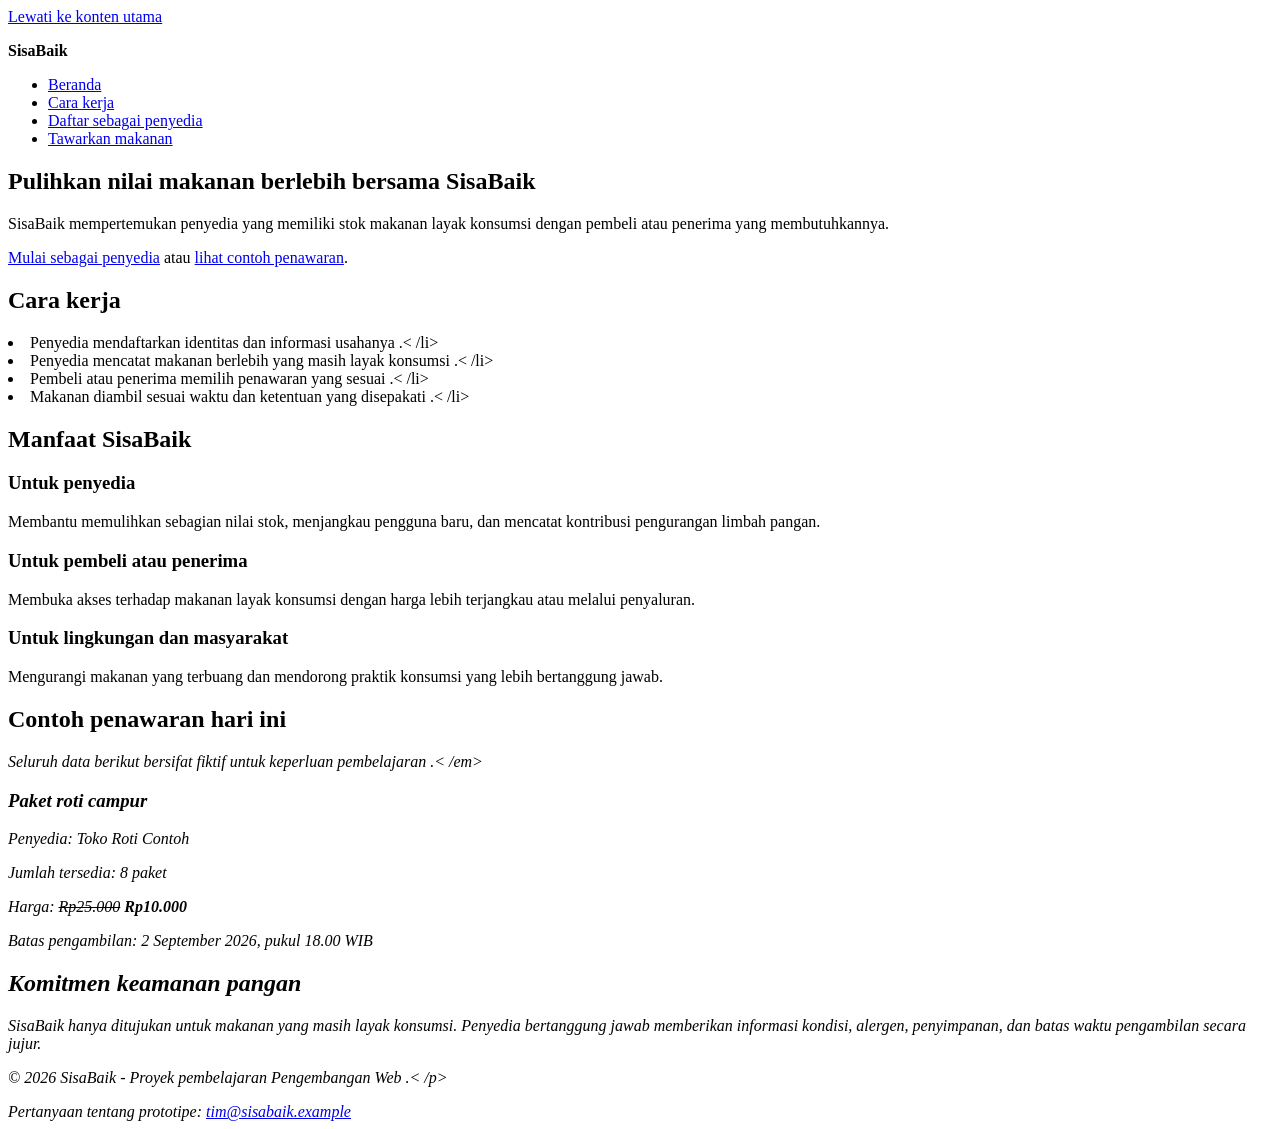
==== index.html @ a568da5f "feat: add semantic SisaBaik information page" ====
<! doctype html>
<html lang="id">
<head>
<meta charset="utf-8">
<meta name="viewport" content="width=device-width, initial-scale=1">
<meta
name="description"
content="SisaBaik membantu penyedia menawarkan makanan berlebih agar tetap bernilai, terjangkau, dan tidak
terbuang."
>
<title>Beranda | SisaBaik</title>
</head>
<body>
<a href="#konten-utama">Lewati ke konten utama</a>

<header>
<p><strong>SisaBaik</strong></p>
<nav aria-label="Navigasi utama">
<ul>
<li><a href="index.html" aria-current="page">Beranda</a></li>
<li><a href="#cara-kerja">Cara kerja</a></li>
<li><a href="daftar-penyedia.html">Daftar sebagai penyedia</a></li>
<li><a href="tawarkan-makanan.html">Tawarkan makanan</a></li>
</ul>
</nav>
</header>

<main id="konten-utama" tabindex="-1">
<section aria-labelledby="judul-utama">
<h1 id="judul-utama">Pulihkan nilai makanan berlebih bersama SisaBaik</h1>
<p>
SisaBaik mempertemukan penyedia yang memiliki stok makanan layak
konsumsi dengan pembeli atau penerima yang membutuhkannya.
</p>
<p>
<a href="daftar-penyedia.html">Mulai sebagai penyedia</a>
atau
<a href="#penawaran-contoh">lihat contoh penawaran</a>.
</p>
</section>

<section id="cara-kerja" aria-labelledby="judul-cara-kerja">
<h2 id="judul-cara-kerja">Cara kerja</h2>
<o>
<li>Penyedia mendaftarkan identitas dan informasi usahanya .< /li>
<li>Penyedia mencatat makanan berlebih yang masih layak konsumsi .< /li>
<li>Pembeli atau penerima memilih penawaran yang sesuai .< /li>
<li>Makanan diambil sesuai waktu dan ketentuan yang disepakati .< /li>
</ol>
</section>

<section aria-labelledby="judul-manfaat">
<h2 id="judul-manfaat">Manfaat SisaBaik</h2>

<article>
<h3>Untuk penyedia</h3>
<p>
Membantu memulihkan sebagian nilai stok, menjangkau pengguna baru,
dan mencatat kontribusi pengurangan limbah pangan.
</p>
</article>

<article>
<h3>Untuk pembeli atau penerima</h3>
<p>
Membuka akses terhadap makanan layak konsumsi dengan harga lebih
terjangkau atau melalui penyaluran.
</p>
</article>

<article>
<h3>Untuk lingkungan dan masyarakat</h3>
<p>
Mengurangi makanan yang terbuang dan mendorong praktik konsumsi
yang lebih bertanggung jawab.
</p>
</article>
</section>

<section id="penawaran-contoh" aria-labelledby="judul-penawaran">
<h2 id="judul-penawaran">Contoh penawaran hari ini</h2>
<p><em>Seluruh data berikut bersifat fiktif untuk keperluan pembelajaran .< /em></p>

<article>
<h3>Paket roti campur</h3>
<p>Penyedia: Toko Roti Contoh</p>
<p>Jumlah tersedia: <data value="8">8 paket</data></p>
<p>Harga: <del>Rp25.000</del> <strong>Rp10.000</strong></p>
<p>
Batas pengambilan:
<time datetime="2026-09-02T18:00:00+07:00">
2 September 2026, pukul 18.00 WIB
</time>
</p>
</article>
</section>

<section aria-labelledby="judul-keamanan">
<h2 id="judul-keamanan">Komitmen keamanan pangan</h2>
<p>
    SisaBaik hanya ditujukan untuk makanan yang masih layak konsumsi.
Penyedia bertanggung jawab memberikan informasi kondisi, alergen,
penyimpanan, dan batas waktu pengambilan secara jujur.
</p>
</section>
</main>

<footer>
<p>&copy; 2026 SisaBaik - Proyek pembelajaran Pengembangan Web .< /p>
<address>
Pertanyaan tentang prototipe:
<a href="mailto:tim@sisabaik.example">tim@sisabaik.example</a>
</address>
</footer>
</body>
</html>
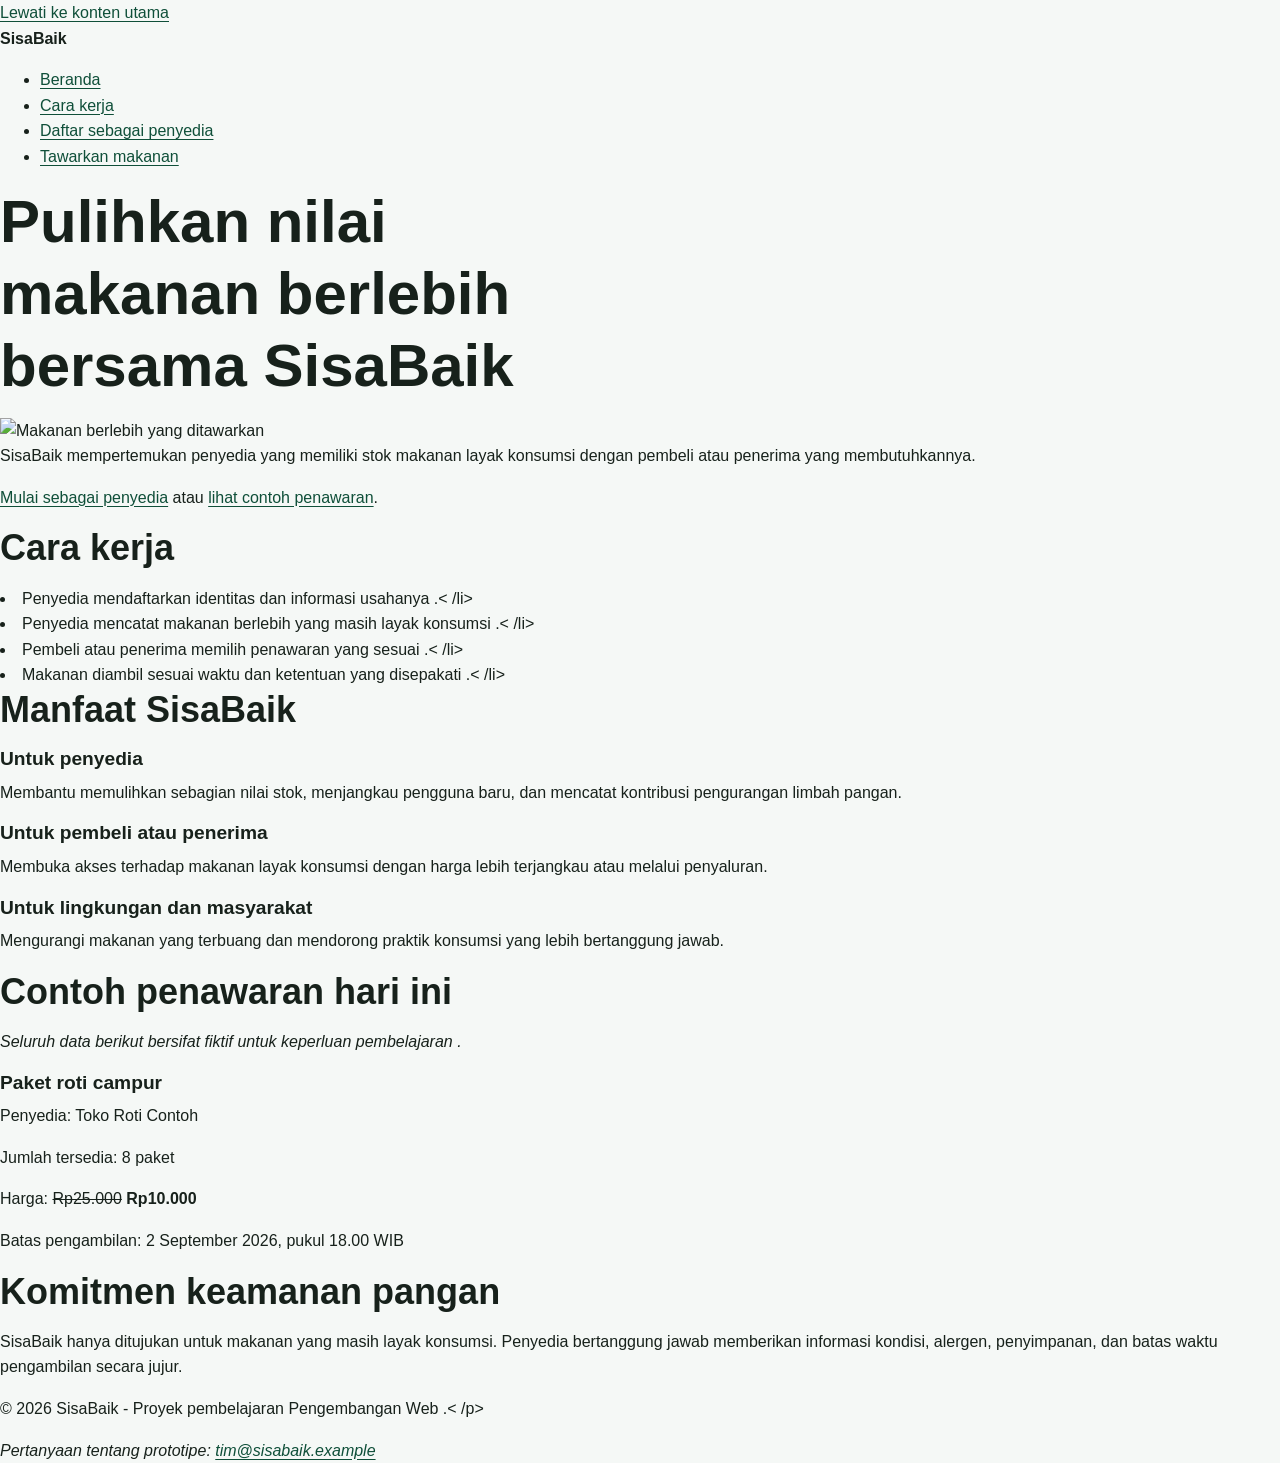
==== commit 2eb889c1: "feat: add responsive SisaBaik visual system" ====
--- a/index.html
+++ b/index.html
@@ -9,6 +9,7 @@
 terbuang."
 >
 <title>Beranda | SisaBaik</title>
+<link rel="stylesheet" href="styles.css">
 </head>
 <body>
 <a href="#konten-utama">Lewati ke konten utama</a>
@@ -28,6 +29,7 @@
 <main id="konten-utama" tabindex="-1">
 <section aria-labelledby="judul-utama">
 <h1 id="judul-utama">Pulihkan nilai makanan berlebih bersama SisaBaik</h1>
+<img src="https://i.pinimg.com/1200x/7a/20/2a/7a202a8a9bad6365481005bea789d373.jpg" alt="Makanan berlebih yang ditawarkan">
 <p>
 SisaBaik mempertemukan penyedia yang memiliki stok makanan layak
 konsumsi dengan pembeli atau penerima yang membutuhkannya.
@@ -41,6 +43,7 @@
 
 <section id="cara-kerja" aria-labelledby="judul-cara-kerja">
 <h2 id="judul-cara-kerja">Cara kerja</h2>
+
 <o>
 <li>Penyedia mendaftarkan identitas dan informasi usahanya .< /li>
 <li>Penyedia mencatat makanan berlebih yang masih layak konsumsi .< /li>
@@ -79,7 +82,7 @@
 
 <section id="penawaran-contoh" aria-labelledby="judul-penawaran">
 <h2 id="judul-penawaran">Contoh penawaran hari ini</h2>
-<p><em>Seluruh data berikut bersifat fiktif untuk keperluan pembelajaran .< /em></p>
+<p><em>Seluruh data berikut bersifat fiktif untuk keperluan pembelajaran .</em></p>
 
 <article>
 <h3>Paket roti campur</h3>
--- a/styles.css
+++ b/styles.css
@@ -0,0 +1,425 @@
+:root { 
+  --color-primary: #176b4d; 
+  --color-primary-dark: #0f4f39; 
+  --color-primary-soft: #e8f5ef; 
+  --color-accent: #f2b84b; 
+  --color-text: #17211b; 
+  --color-muted: #52615a; 
+  --color-surface: #ffffff; 
+  --color-background: #f5f8f6; 
+  --color-border: #cbd8d1; 
+  --color-danger: #a52a2a; 
+  --shadow-card: 0 0.5rem 1.5rem rgb(23 33 27 / 10%); 
+  --radius-small: 0.5rem; 
+  --radius-medium: 0.9rem; 
+  --radius-large: 1.4rem; 
+  --content-width: 72rem; 
+} 
+ 
+*, 
+*::before, 
+*::after { 
+  box-sizing: border-box; 
+} 
+ 
+html { 
+  scroll-behavior: smooth; 
+} 
+ 
+body { 
+  margin: 0; 
+  background: var(--color-background); 
+  color: var(--color-text); 
+  font-family: Arial, Helvetica, sans-serif; 
+  font-size: 1rem; 
+  line-height: 1.6; 
+}
+h1, 
+h2, 
+h3, 
+p { 
+  margin-block-start: 0; 
+} 
+ 
+h1, 
+h2, 
+h3 { 
+  line-height: 1.2; 
+} 
+ 
+h1 { 
+  max-width: 18ch; 
+  margin-block-end: 1rem; 
+  font-size: clamp(2rem, 7vw, 3.75rem); 
+} 
+ 
+h2 { 
+  margin-block-end: 1rem; 
+  font-size: clamp(1.5rem, 4vw, 2.25rem); 
+} 
+ 
+h3 { 
+  margin-block-end: 0.6rem; 
+  font-size: 1.2rem; 
+} 
+ 
+a { 
+  color: var(--color-primary-dark); 
+  text-underline-offset: 0.2em; 
+} 
+ 
+a:hover {
+     text-decoration-thickness: 0.18em; 
+} 
+ 
+:focus-visible { 
+  outline: 0.2rem solid var(--color-accent); 
+  outline-offset: 0.2rem; 
+} 
+ 
+.skip-link { 
+  position: absolute; 
+  inset-block-start: 0.5rem; 
+  inset-inline-start: 0.5rem; 
+  z-index: 100; 
+  padding: 0.7rem 1rem; 
+  border-radius: var(--radius-small); 
+  background: var(--color-text); 
+  color: var(--color-surface); 
+  transform: translateY(-180%); 
+} 
+ 
+.skip-link:focus { 
+  transform: translateY(0); 
+} 
+ 
+.container { 
+  width: min(100% - 2rem, var(--content-width)); 
+  margin-inline: auto; 
+} 
+ 
+.site-header { 
+  background: var(--color-surface); 
+  border-block-end: 0.0625rem solid var(--color-border); 
+} 
+ 
+.header-layout { 
+  display: flex;
+    flex-direction: column; 
+  gap: 0.75rem; 
+  padding-block: 1rem; 
+} 
+ 
+.brand { 
+  margin: 0; 
+  color: var(--color-primary-dark); 
+  font-size: 1.4rem; 
+  font-weight: 700; 
+} 
+ 
+.nav-list { 
+  display: flex; 
+  flex-wrap: wrap; 
+  gap: 0.5rem 1rem; 
+  margin: 0; 
+  padding: 0; 
+  list-style: none; 
+} 
+ 
+.nav-list a { 
+  display: inline-block; 
+  padding-block: 0.35rem; 
+  font-weight: 700; 
+} 
+ 
+.nav-list a[aria-current="page"] { 
+  color: var(--color-primary); 
+  text-decoration-thickness: 0.2em; 
+} 
+ 
+.hero { 
+  padding-block: clamp(3rem, 10vw, 7rem); 
+  background: 
+    linear-gradient(135deg, rgb(232 245 239 / 95%), rgb(255 255 255 / 92%));
+    } 
+ 
+.hero-layout { 
+  display: grid; 
+  gap: 2rem; 
+  align-items: center; 
+} 
+ 
+.eyebrow { 
+  margin-block-end: 0.5rem; 
+  color: var(--color-primary-dark); 
+  font-weight: 700; 
+  letter-spacing: 0.05em; 
+  text-transform: uppercase; 
+} 
+ 
+.lead { 
+  max-width: 62ch; 
+  color: var(--color-muted); 
+  font-size: 1.1rem; 
+} 
+ 
+.hero-panel { 
+  padding: 1.5rem; 
+  border: 0.0625rem solid var(--color-border); 
+  border-radius: var(--radius-large); 
+  background: var(--color-surface); 
+  box-shadow: var(--shadow-card); 
+} 
+ 
+.hero-panel strong { 
+  display: block; 
+  color: var(--color-primary-dark); 
+  font-size: 2rem; 
+} 
+.button-group, 
+.form-actions { 
+  display: flex; 
+  flex-wrap: wrap; 
+  gap: 0.75rem; 
+  align-items: center; 
+} 
+ 
+.button { 
+  display: inline-block; 
+  padding: 0.75rem 1rem; 
+  border: 0.125rem solid var(--color-primary); 
+  border-radius: var(--radius-small); 
+  background: var(--color-primary); 
+  color: var(--color-surface); 
+  font: inherit; 
+  font-weight: 700; 
+  line-height: 1.2; 
+  text-decoration: none; 
+  cursor: pointer; 
+} 
+ 
+.button:hover { 
+  background: var(--color-primary-dark); 
+  border-color: var(--color-primary-dark); 
+} 
+ 
+.button-secondary { 
+  background: transparent; 
+  color: var(--color-primary-dark); 
+} 
+ 
+.section { 
+  padding-block: clamp(2.5rem, 7vw, 5rem); 
+}
+.section-alt { 
+  background: var(--color-surface); 
+} 
+ 
+.section-intro { 
+  max-width: 65ch; 
+  color: var(--color-muted); 
+} 
+ 
+.steps-grid, 
+.benefit-grid, 
+.offer-grid { 
+  display: grid; 
+  grid-template-columns: 1fr; 
+  gap: 1rem; 
+} 
+ 
+.card { 
+  padding: 1.25rem; 
+  border: 0.0625rem solid var(--color-border); 
+  border-radius: var(--radius-medium); 
+  background: var(--color-surface); 
+  box-shadow: var(--shadow-card); 
+} 
+ 
+.step-number { 
+  display: inline-grid; 
+  width: 2.25rem; 
+  height: 2.25rem; 
+  margin-block-end: 0.75rem; 
+  place-items: center; 
+  border-radius: 50%; 
+  background: var(--color-primary-soft); 
+  color: var(--color-primary-dark); 
+  font-weight: 700; 
+}
+.offer-card { 
+  display: flex; 
+  flex-direction: column; 
+  overflow: hidden; 
+  border: 0.0625rem solid var(--color-border); 
+  border-radius: var(--radius-medium); 
+  background: var(--color-surface); 
+  box-shadow: var(--shadow-card); 
+} 
+ 
+.offer-card__visual { 
+  min-height: 8rem; 
+  background: linear-gradient(135deg, var(--color-primary), var(--color-primary-dark)); 
+} 
+ 
+.offer-card__content { 
+  display: flex; 
+  flex: 1; 
+  flex-direction: column; 
+  padding: 1.25rem; 
+} 
+ 
+.offer-card__meta { 
+  color: var(--color-muted); 
+} 
+ 
+.offer-card__price { 
+  margin-block-start: auto; 
+  font-size: 1.15rem; 
+} 
+ 
+.badge { 
+  display: inline-block; 
+  width: fit-content; 
+  margin-block-end: 0.75rem;
+    padding: 0.25rem 0.6rem; 
+  border-radius: 999px; 
+  background: var(--color-primary-soft); 
+  color: var(--color-primary-dark); 
+  font-size: 0.85rem; 
+  font-weight: 700; 
+} 
+ 
+.notice { 
+  padding: 1rem; 
+  border-inline-start: 0.3rem solid var(--color-primary); 
+  border-radius: var(--radius-small); 
+  background: var(--color-primary-soft); 
+} 
+ 
+.page-heading { 
+  padding-block: clamp(2.5rem, 7vw, 5rem) 2rem; 
+} 
+ 
+.form-card { 
+  max-width: 56rem; 
+  margin-block-end: 3rem; 
+  padding: clamp(1rem, 4vw, 2rem); 
+  border: 0.0625rem solid var(--color-border); 
+  border-radius: var(--radius-large); 
+  background: var(--color-surface); 
+  box-shadow: var(--shadow-card); 
+} 
+ 
+.form-section { 
+  margin: 0 0 1.5rem; 
+  padding: 1.25rem; 
+  border: 0.0625rem solid var(--color-border); 
+  border-radius: var(--radius-medium); 
+} 
+.form-section legend { 
+  padding-inline: 0.4rem; 
+  color: var(--color-primary-dark); 
+  font-size: 1.1rem; 
+  font-weight: 700; 
+} 
+ 
+label { 
+  display: inline-block; 
+  margin-block-end: 0.35rem; 
+  font-weight: 700; 
+} 
+ 
+input, 
+select, 
+textarea { 
+  width: 100%; 
+  padding: 0.7rem 0.75rem; 
+  border: 0.0625rem solid #809087; 
+  border-radius: var(--radius-small); 
+  background: var(--color-surface); 
+  color: var(--color-text); 
+  font: inherit; 
+} 
+ 
+textarea { 
+  resize: vertical; 
+} 
+ 
+input:focus, 
+select:focus, 
+textarea:focus { 
+  border-color: var(--color-primary-dark); 
+} 
+ 
+input[type="checkbox"],
+input[type="radio"] { 
+  width: 1.1rem; 
+  height: 1.1rem; 
+  margin: 0.2rem 0 0; 
+  accent-color: var(--color-primary); 
+} 
+ 
+.required-note { 
+  color: var(--color-muted); 
+} 
+ 
+.site-footer { 
+  padding-block: 2rem; 
+  background: var(--color-primary-dark); 
+  color: var(--color-surface); 
+} 
+ 
+.site-footer a { 
+  color: var(--color-surface); 
+} 
+ 
+.footer-layout { 
+  display: flex; 
+  flex-direction: column; 
+  gap: 0.5rem; 
+} 
+ 
+.footer-layout p, 
+.footer-layout address { 
+  margin: 0; 
+} 
+ 
+@media (min-width: 48rem) { 
+  .header-layout { 
+    flex-direction: row; 
+    justify-content: space-between;
+        align-items: center; 
+  } 
+ 
+  .hero-layout { 
+    grid-template-columns: minmax(0, 1.5fr) minmax(15rem, 0.7fr); 
+  } 
+ 
+  .steps-grid, 
+  .benefit-grid { 
+    grid-template-columns: repeat(3, minmax(0, 1fr)); 
+  } 
+ 
+  .offer-grid { 
+    grid-template-columns: repeat(2, minmax(0, 1fr)); 
+  } 
+ 
+  .footer-layout { 
+    flex-direction: row; 
+    justify-content: space-between; 
+    align-items: center; 
+  } 
+} 
+ 
+@media (min-width: 68rem) { 
+  .offer-grid { 
+    grid-template-columns: repeat(3, minmax(0, 1fr)); 
+  } 
+} 
+ 
+@media (prefers-reduced-motion: reduce) { 
+  html { 
+    scroll-behavior: auto; 
+  } 
+}
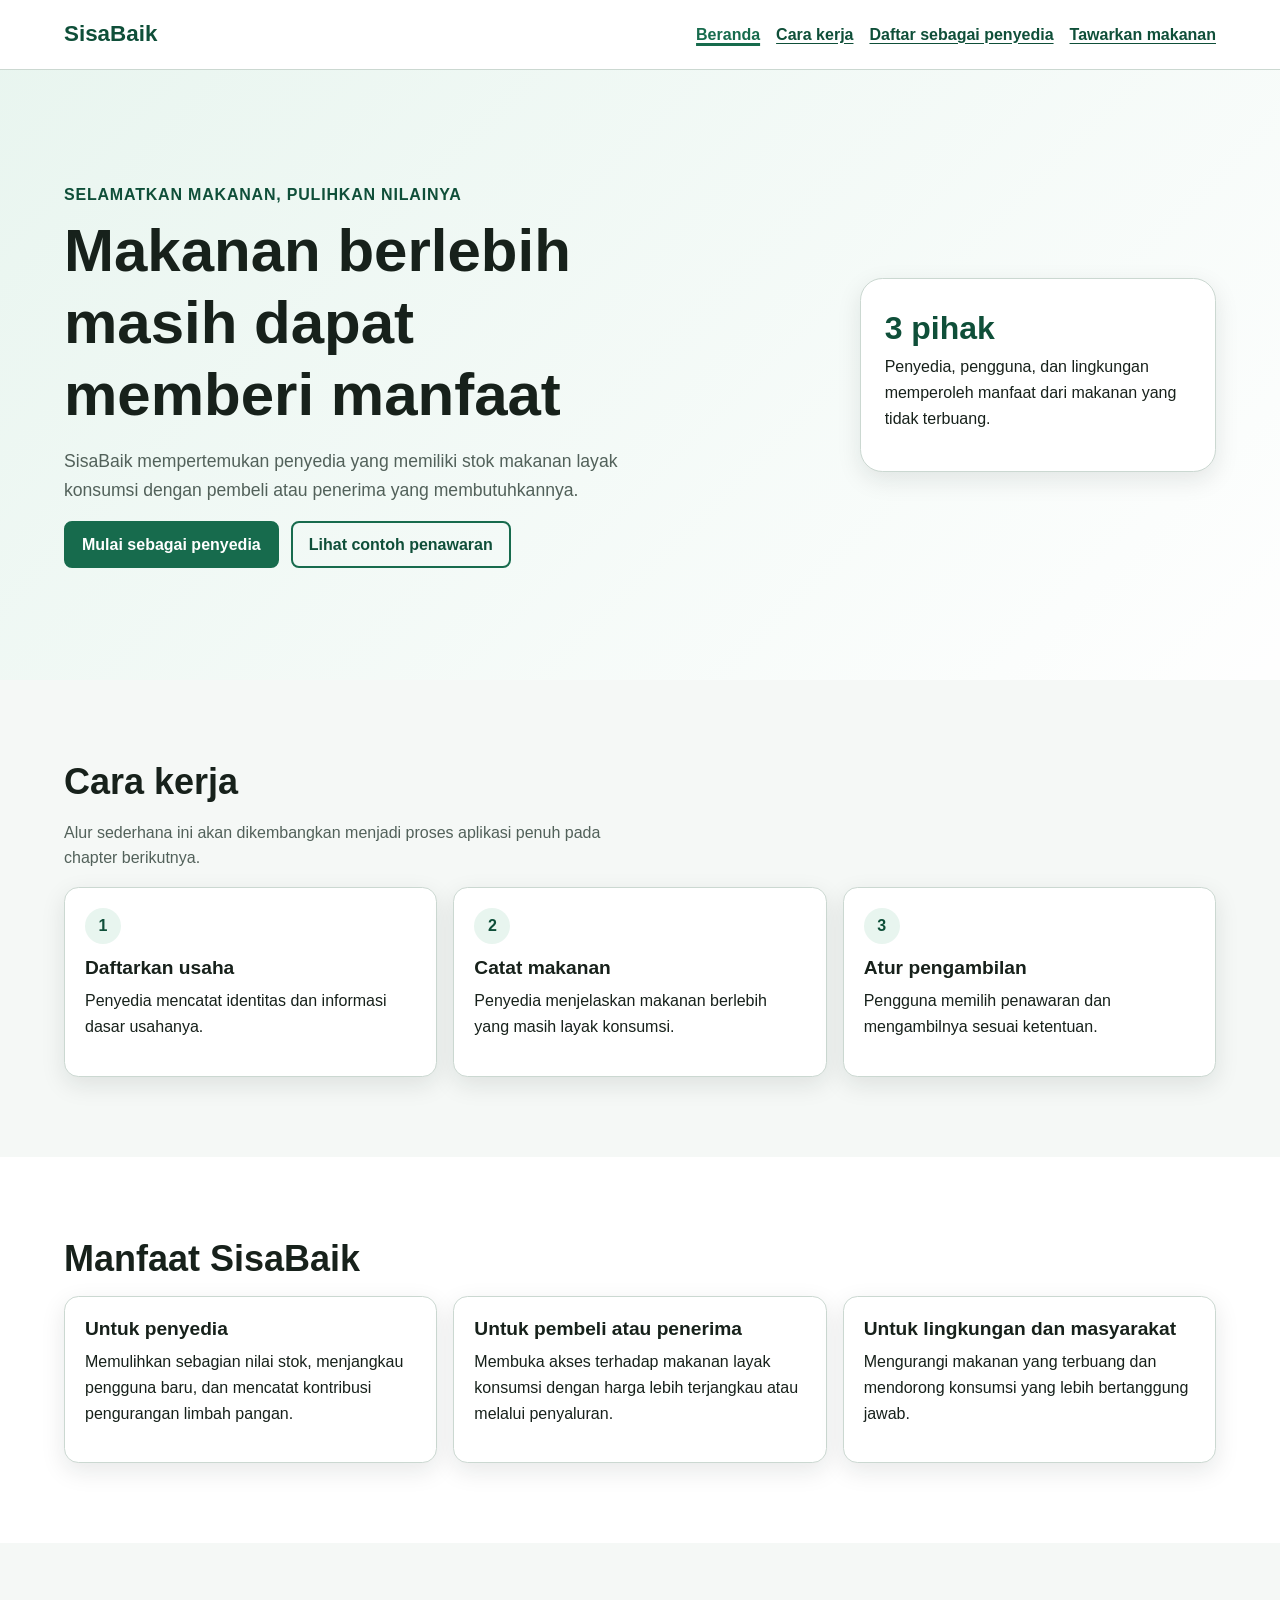
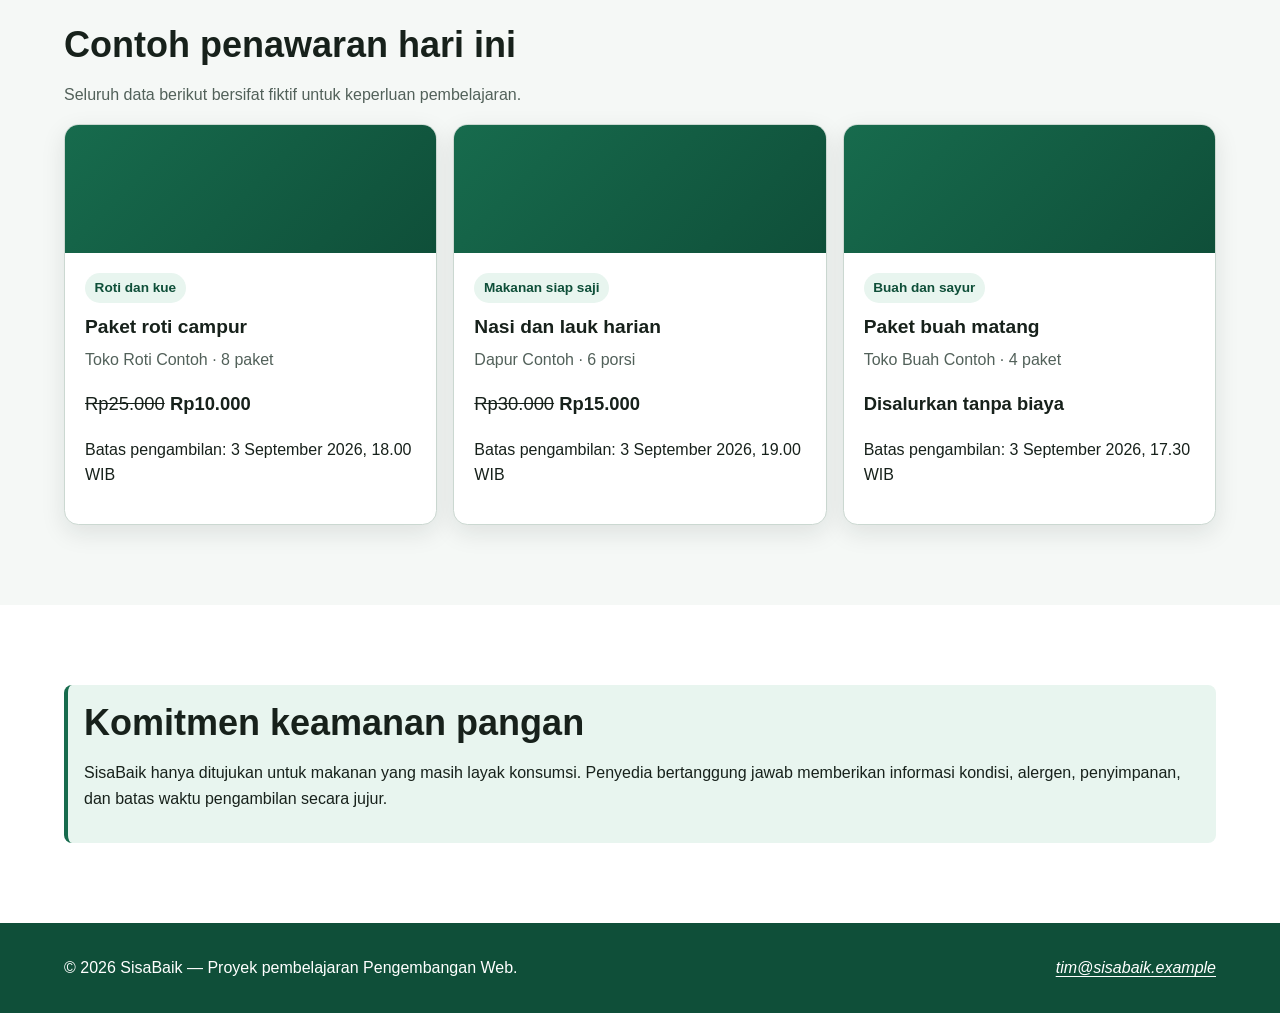
==== commit 6a305550: "style: apply responsive layout to SisaBaik pages" ====
--- a/index.html
+++ b/index.html
@@ -1,119 +1,155 @@
-<! doctype html>
-<html lang="id">
-<head>
-<meta charset="utf-8">
-<meta name="viewport" content="width=device-width, initial-scale=1">
-<meta
-name="description"
-content="SisaBaik membantu penyedia menawarkan makanan berlebih agar tetap bernilai, terjangkau, dan tidak
-terbuang."
->
-<title>Beranda | SisaBaik</title>
-<link rel="stylesheet" href="styles.css">
-</head>
-<body>
-<a href="#konten-utama">Lewati ke konten utama</a>
-
-<header>
-<p><strong>SisaBaik</strong></p>
-<nav aria-label="Navigasi utama">
-<ul>
-<li><a href="index.html" aria-current="page">Beranda</a></li>
-<li><a href="#cara-kerja">Cara kerja</a></li>
-<li><a href="daftar-penyedia.html">Daftar sebagai penyedia</a></li>
-<li><a href="tawarkan-makanan.html">Tawarkan makanan</a></li>
-</ul>
-</nav>
-</header>
-
-<main id="konten-utama" tabindex="-1">
-<section aria-labelledby="judul-utama">
-<h1 id="judul-utama">Pulihkan nilai makanan berlebih bersama SisaBaik</h1>
-<img src="https://i.pinimg.com/1200x/7a/20/2a/7a202a8a9bad6365481005bea789d373.jpg" alt="Makanan berlebih yang ditawarkan">
-<p>
-SisaBaik mempertemukan penyedia yang memiliki stok makanan layak
-konsumsi dengan pembeli atau penerima yang membutuhkannya.
-</p>
-<p>
-<a href="daftar-penyedia.html">Mulai sebagai penyedia</a>
-atau
-<a href="#penawaran-contoh">lihat contoh penawaran</a>.
-</p>
-</section>
-
-<section id="cara-kerja" aria-labelledby="judul-cara-kerja">
-<h2 id="judul-cara-kerja">Cara kerja</h2>
-
-<o>
-<li>Penyedia mendaftarkan identitas dan informasi usahanya .< /li>
-<li>Penyedia mencatat makanan berlebih yang masih layak konsumsi .< /li>
-<li>Pembeli atau penerima memilih penawaran yang sesuai .< /li>
-<li>Makanan diambil sesuai waktu dan ketentuan yang disepakati .< /li>
-</ol>
-</section>
-
-<section aria-labelledby="judul-manfaat">
-<h2 id="judul-manfaat">Manfaat SisaBaik</h2>
-
-<article>
-<h3>Untuk penyedia</h3>
-<p>
-Membantu memulihkan sebagian nilai stok, menjangkau pengguna baru,
-dan mencatat kontribusi pengurangan limbah pangan.
-</p>
-</article>
-
-<article>
-<h3>Untuk pembeli atau penerima</h3>
-<p>
-Membuka akses terhadap makanan layak konsumsi dengan harga lebih
-terjangkau atau melalui penyaluran.
-</p>
-</article>
-
-<article>
-<h3>Untuk lingkungan dan masyarakat</h3>
-<p>
-Mengurangi makanan yang terbuang dan mendorong praktik konsumsi
-yang lebih bertanggung jawab.
-</p>
-</article>
-</section>
-
-<section id="penawaran-contoh" aria-labelledby="judul-penawaran">
-<h2 id="judul-penawaran">Contoh penawaran hari ini</h2>
-<p><em>Seluruh data berikut bersifat fiktif untuk keperluan pembelajaran .</em></p>
-
-<article>
-<h3>Paket roti campur</h3>
-<p>Penyedia: Toko Roti Contoh</p>
-<p>Jumlah tersedia: <data value="8">8 paket</data></p>
-<p>Harga: <del>Rp25.000</del> <strong>Rp10.000</strong></p>
-<p>
-Batas pengambilan:
-<time datetime="2026-09-02T18:00:00+07:00">
-2 September 2026, pukul 18.00 WIB
-</time>
-</p>
-</article>
-</section>
-
-<section aria-labelledby="judul-keamanan">
-<h2 id="judul-keamanan">Komitmen keamanan pangan</h2>
-<p>
-    SisaBaik hanya ditujukan untuk makanan yang masih layak konsumsi.
-Penyedia bertanggung jawab memberikan informasi kondisi, alergen,
-penyimpanan, dan batas waktu pengambilan secara jujur.
-</p>
-</section>
-</main>
-
-<footer>
-<p>&copy; 2026 SisaBaik - Proyek pembelajaran Pengembangan Web .< /p>
-<address>
-Pertanyaan tentang prototipe:
-<a href="mailto:tim@sisabaik.example">tim@sisabaik.example</a>
-</address>
-</footer>
-</body>
+<!doctype html> 
+<html lang="id"> 
+  <head> 
+    <meta charset="utf-8"> 
+    <meta name="viewport" content="width=device-width, initial-scale=1"> 
+    <meta name="description" content="SisaBaik membantu penyedia menawarkan makanan berlebih agar tetap bernilai, 
+terjangkau, dan tidak terbuang."> 
+    <title>Beranda | SisaBaik</title> 
+    <link rel="stylesheet" href="styles.css"> 
+  </head> 
+  <body> 
+    <a class="skip-link" href="#konten-utama">Lewati ke konten utama</a> 
+ 
+    <header class="site-header"> 
+      <div class="container header-layout"> 
+        <p class="brand">SisaBaik</p> 
+        <nav aria-label="Navigasi utama"> 
+          <ul class="nav-list"> 
+            <li><a href="index.html" aria-current="page">Beranda</a></li> 
+            <li><a href="#cara-kerja">Cara kerja</a></li> 
+            <li><a href="daftar-penyedia.html">Daftar sebagai penyedia</a></li> 
+            <li><a href="tawarkan-makanan.html">Tawarkan makanan</a></li> 
+          </ul> 
+        </nav> 
+      </div> 
+    </header> 
+ 
+    <main id="konten-utama" tabindex="-1"> 
+      <section class="hero" aria-labelledby="judul-utama"> 
+        <div class="container hero-layout"> 
+          <div> 
+            <p class="eyebrow">Selamatkan makanan, pulihkan nilainya</p> 
+            <h1 id="judul-utama">Makanan berlebih masih dapat memberi manfaat</h1> 
+            <p class="lead">SisaBaik mempertemukan penyedia yang memiliki stok makanan layak konsumsi dengan pembeli 
+atau penerima yang membutuhkannya.</p> 
+            <div class="button-group"> 
+              <a class="button" href="daftar-penyedia.html">Mulai sebagai penyedia</a> 
+              <a class="button button-secondary" href="#penawaran-contoh">Lihat contoh penawaran</a>
+                 </div> 
+          </div> 
+          <aside class="hero-panel" aria-label="Ringkasan manfaat SisaBaik"> 
+            <strong>3 pihak</strong> 
+            <p>Penyedia, pengguna, dan lingkungan memperoleh manfaat dari makanan yang tidak terbuang.</p> 
+          </aside> 
+        </div> 
+      </section> 
+ 
+      <section class="section" id="cara-kerja" aria-labelledby="judul-cara-kerja"> 
+        <div class="container"> 
+          <h2 id="judul-cara-kerja">Cara kerja</h2> 
+          <p class="section-intro">Alur sederhana ini akan dikembangkan menjadi proses aplikasi penuh pada chapter 
+berikutnya.</p> 
+          <div class="steps-grid"> 
+            <article class="card"> 
+              <span class="step-number" aria-hidden="true">1</span> 
+              <h3>Daftarkan usaha</h3> 
+              <p>Penyedia mencatat identitas dan informasi dasar usahanya.</p> 
+            </article> 
+            <article class="card"> 
+              <span class="step-number" aria-hidden="true">2</span> 
+              <h3>Catat makanan</h3> 
+              <p>Penyedia menjelaskan makanan berlebih yang masih layak konsumsi.</p> 
+            </article> 
+            <article class="card"> 
+              <span class="step-number" aria-hidden="true">3</span> 
+              <h3>Atur pengambilan</h3> 
+              <p>Pengguna memilih penawaran dan mengambilnya sesuai ketentuan.</p> 
+            </article> 
+          </div> 
+        </div> 
+      </section> 
+ 
+      <section class="section section-alt" aria-labelledby="judul-manfaat"> 
+        <div class="container"> 
+          <h2 id="judul-manfaat">Manfaat SisaBaik</h2>
+           <div class="benefit-grid"> 
+            <article class="card"> 
+              <h3>Untuk penyedia</h3> 
+              <p>Memulihkan sebagian nilai stok, menjangkau pengguna baru, dan mencatat kontribusi pengurangan limbah 
+pangan.</p> 
+            </article> 
+            <article class="card"> 
+              <h3>Untuk pembeli atau penerima</h3> 
+              <p>Membuka akses terhadap makanan layak konsumsi dengan harga lebih terjangkau atau melalui 
+penyaluran.</p> 
+            </article> 
+            <article class="card"> 
+              <h3>Untuk lingkungan dan masyarakat</h3> 
+              <p>Mengurangi makanan yang terbuang dan mendorong konsumsi yang lebih bertanggung jawab.</p> 
+            </article> 
+          </div> 
+        </div> 
+      </section> 
+ 
+      <section class="section" id="penawaran-contoh" aria-labelledby="judul-penawaran"> 
+        <div class="container"> 
+          <h2 id="judul-penawaran">Contoh penawaran hari ini</h2> 
+          <p class="section-intro">Seluruh data berikut bersifat fiktif untuk keperluan pembelajaran.</p> 
+          <div class="offer-grid"> 
+            <article class="offer-card"> 
+              <div class="offer-card__visual" aria-hidden="true"></div> 
+              <div class="offer-card__content"> 
+                <span class="badge">Roti dan kue</span> 
+                <h3>Paket roti campur</h3> 
+                <p class="offer-card__meta">Toko Roti Contoh · <data value="8">8 paket</data></p> 
+                <p class="offer-card__price"><del>Rp25.000</del> <strong>Rp10.000</strong></p> 
+                <p>Batas pengambilan: <time datetime="2026-09-03T18:00:00+07:00">3 September 2026, 18.00 
+WIB</time></p> 
+              </div> 
+            </article> 
+            <article class="offer-card"> 
+              <div class="offer-card__visual" aria-hidden="true"></div> 
+              <div class="offer-card__content"> 
+                <span class="badge">Makanan siap saji</span>
+                 <h3>Nasi dan lauk harian</h3> 
+                <p class="offer-card__meta">Dapur Contoh · <data value="6">6 porsi</data></p> 
+                <p class="offer-card__price"><del>Rp30.000</del> <strong>Rp15.000</strong></p> 
+                <p>Batas pengambilan: <time datetime="2026-09-03T19:00:00+07:00">3 September 2026, 19.00 
+WIB</time></p> 
+              </div> 
+            </article> 
+            <article class="offer-card"> 
+              <div class="offer-card__visual" aria-hidden="true"></div> 
+              <div class="offer-card__content"> 
+                <span class="badge">Buah dan sayur</span> 
+                <h3>Paket buah matang</h3> 
+                <p class="offer-card__meta">Toko Buah Contoh · <data value="4">4 paket</data></p> 
+                <p class="offer-card__price"><strong>Disalurkan tanpa biaya</strong></p> 
+                <p>Batas pengambilan: <time datetime="2026-09-03T17:30:00+07:00">3 September 2026, 17.30 
+WIB</time></p> 
+              </div> 
+            </article> 
+          </div> 
+        </div> 
+      </section> 
+ 
+      <section class="section section-alt" aria-labelledby="judul-keamanan"> 
+        <div class="container"> 
+          <div class="notice"> 
+            <h2 id="judul-keamanan">Komitmen keamanan pangan</h2> 
+            <p>SisaBaik hanya ditujukan untuk makanan yang masih layak konsumsi. Penyedia bertanggung jawab memberikan 
+informasi kondisi, alergen, penyimpanan, dan batas waktu pengambilan secara jujur.</p> 
+          </div> 
+        </div> 
+      </section> 
+    </main> 
+ 
+    <footer class="site-footer"> 
+      <div class="container footer-layout"> 
+        <p>&copy; 2026 SisaBaik — Proyek pembelajaran Pengembangan Web.</p> 
+        <address><a href="mailto:tim@sisabaik.example">tim@sisabaik.example</a></address> 
+      </div> 
+    </footer>
+     </body> 
 </html>
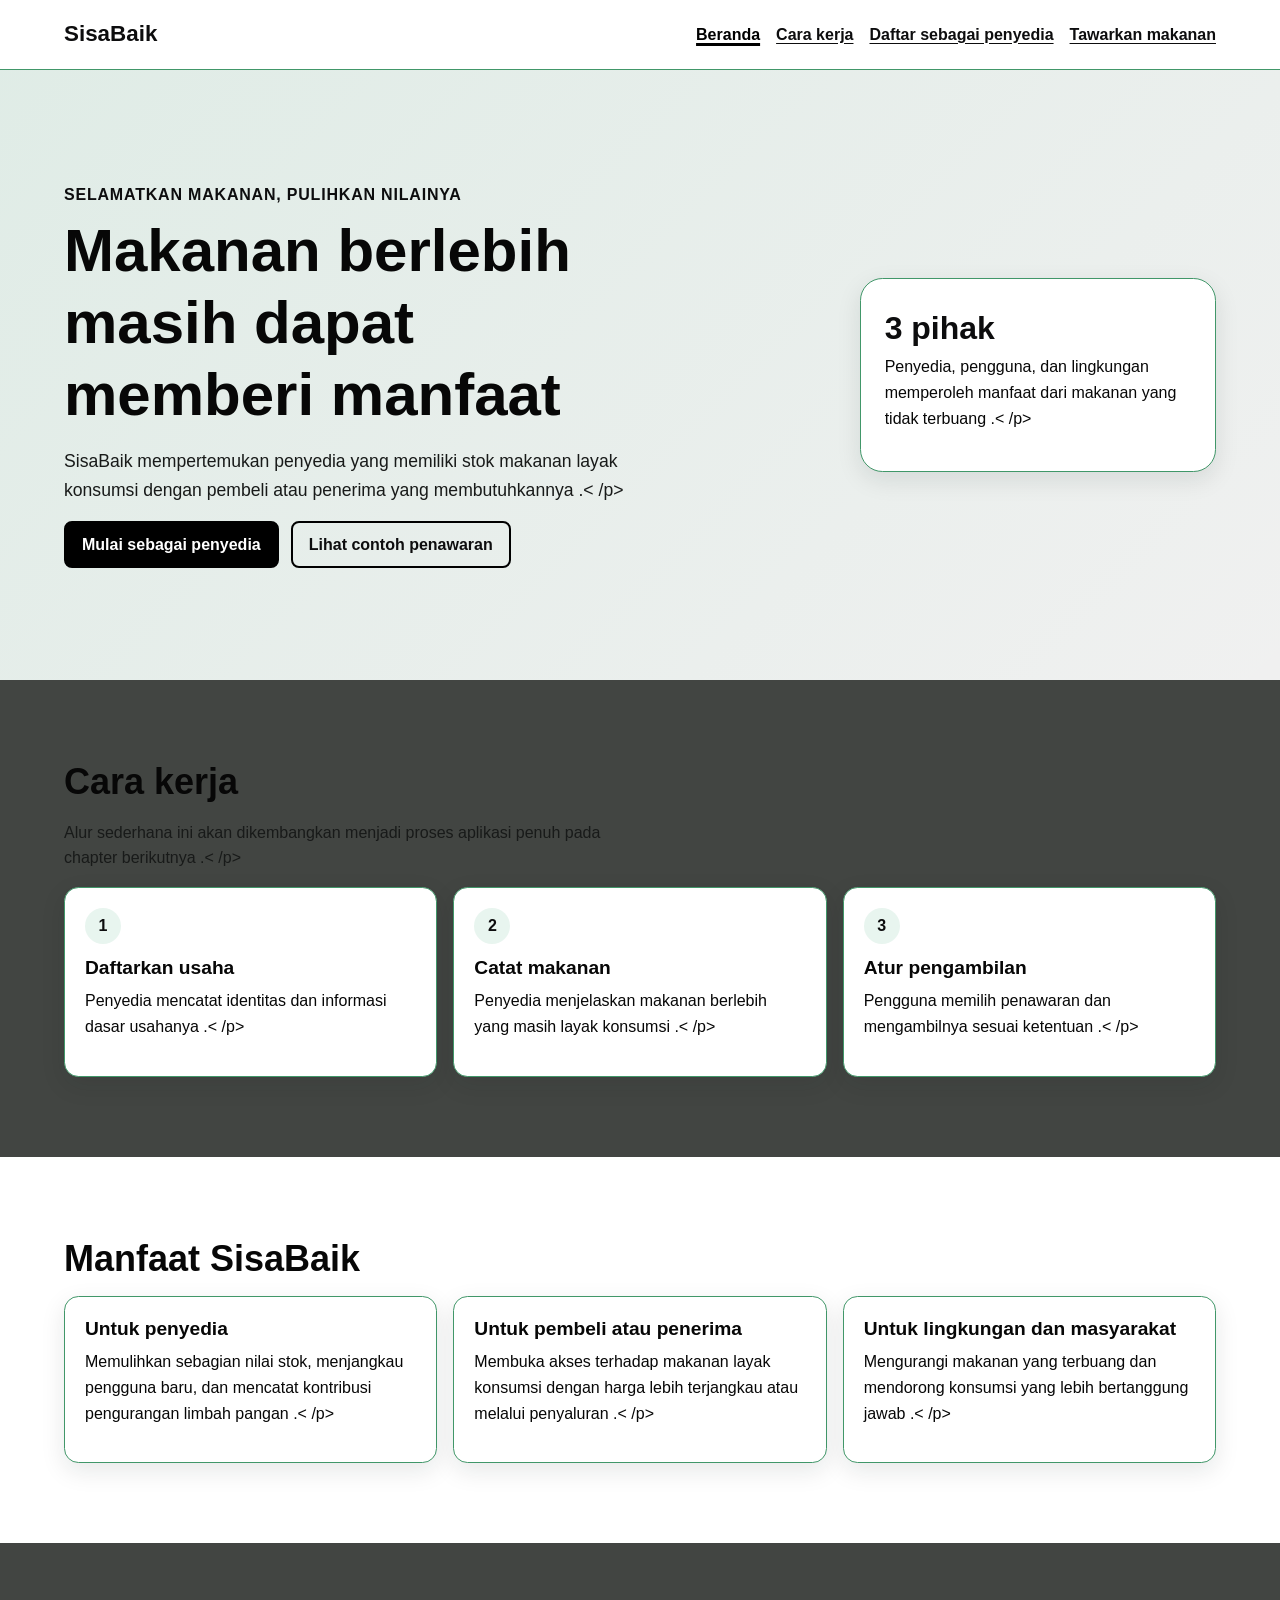
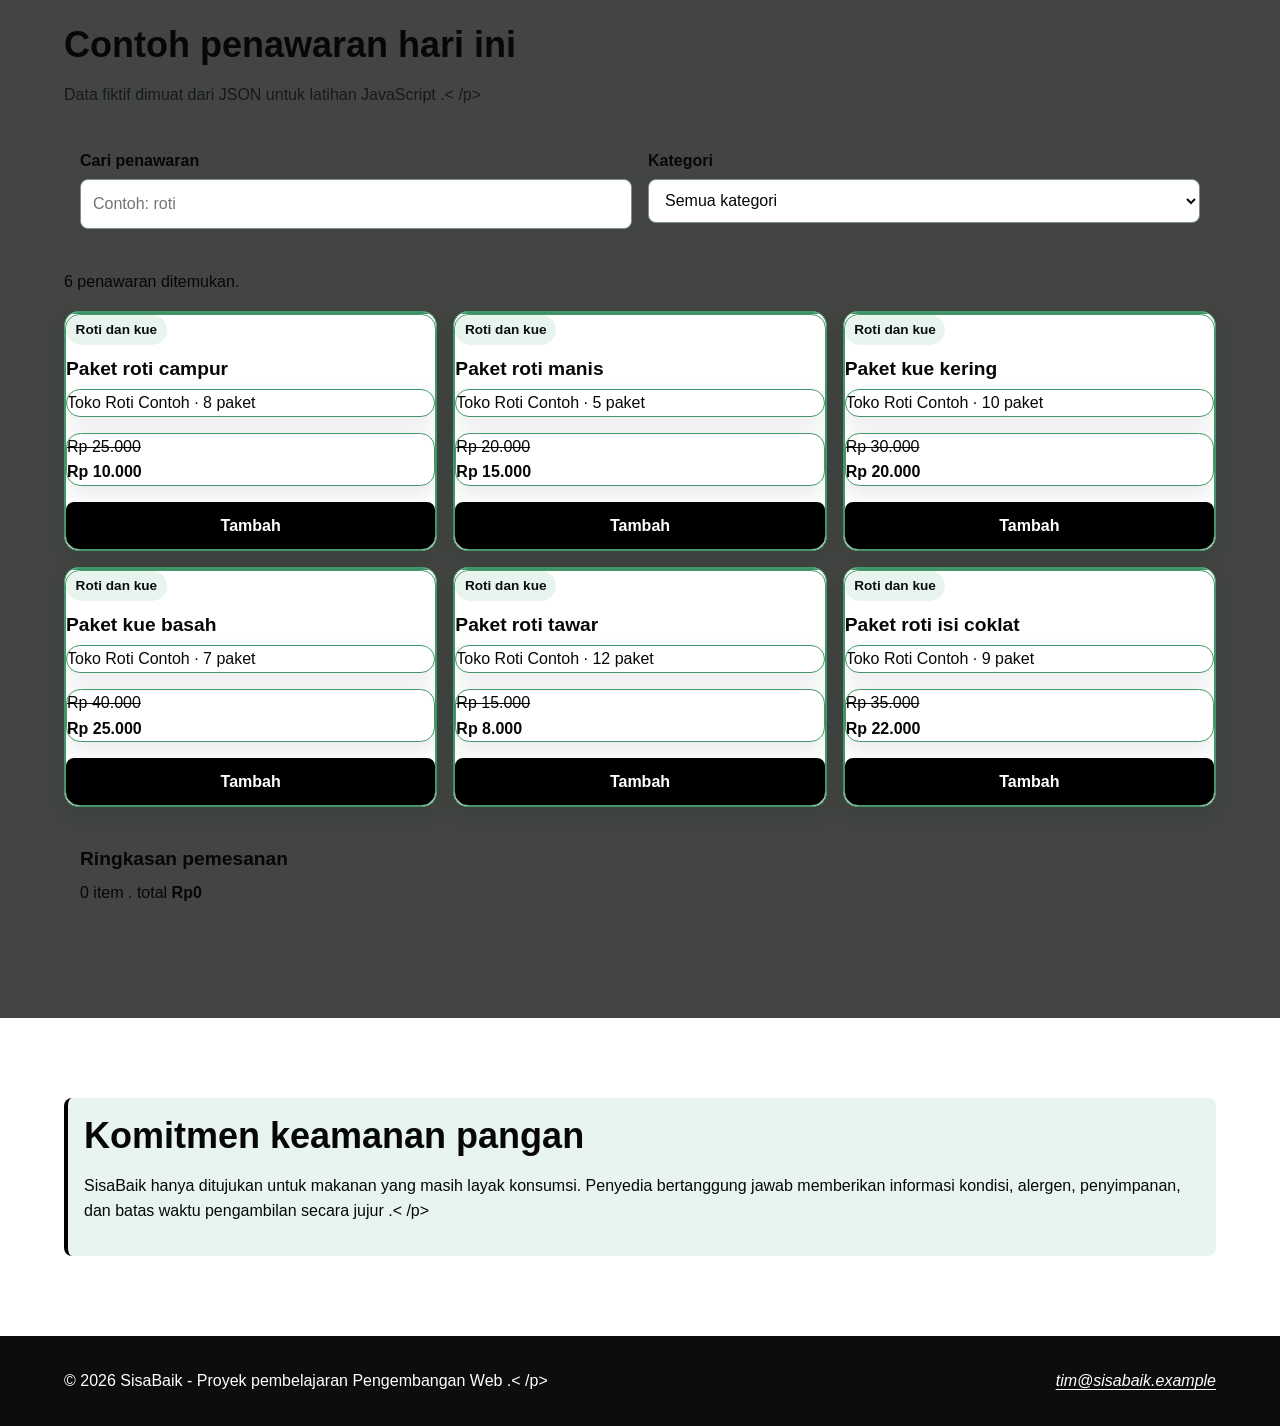
==== commit 34fdbba5: "feat: add app js and offer data" ====
--- a/index.html
+++ b/index.html
@@ -1,155 +1,144 @@
-<!doctype html> 
-<html lang="id"> 
-  <head> 
-    <meta charset="utf-8"> 
-    <meta name="viewport" content="width=device-width, initial-scale=1"> 
-    <meta name="description" content="SisaBaik membantu penyedia menawarkan makanan berlebih agar tetap bernilai, 
-terjangkau, dan tidak terbuang."> 
-    <title>Beranda | SisaBaik</title> 
-    <link rel="stylesheet" href="styles.css"> 
-  </head> 
-  <body> 
-    <a class="skip-link" href="#konten-utama">Lewati ke konten utama</a> 
- 
-    <header class="site-header"> 
-      <div class="container header-layout"> 
-        <p class="brand">SisaBaik</p> 
-        <nav aria-label="Navigasi utama"> 
-          <ul class="nav-list"> 
-            <li><a href="index.html" aria-current="page">Beranda</a></li> 
-            <li><a href="#cara-kerja">Cara kerja</a></li> 
-            <li><a href="daftar-penyedia.html">Daftar sebagai penyedia</a></li> 
-            <li><a href="tawarkan-makanan.html">Tawarkan makanan</a></li> 
-          </ul> 
-        </nav> 
-      </div> 
-    </header> 
- 
-    <main id="konten-utama" tabindex="-1"> 
-      <section class="hero" aria-labelledby="judul-utama"> 
-        <div class="container hero-layout"> 
-          <div> 
-            <p class="eyebrow">Selamatkan makanan, pulihkan nilainya</p> 
-            <h1 id="judul-utama">Makanan berlebih masih dapat memberi manfaat</h1> 
-            <p class="lead">SisaBaik mempertemukan penyedia yang memiliki stok makanan layak konsumsi dengan pembeli 
-atau penerima yang membutuhkannya.</p> 
-            <div class="button-group"> 
-              <a class="button" href="daftar-penyedia.html">Mulai sebagai penyedia</a> 
-              <a class="button button-secondary" href="#penawaran-contoh">Lihat contoh penawaran</a>
-                 </div> 
-          </div> 
-          <aside class="hero-panel" aria-label="Ringkasan manfaat SisaBaik"> 
-            <strong>3 pihak</strong> 
-            <p>Penyedia, pengguna, dan lingkungan memperoleh manfaat dari makanan yang tidak terbuang.</p> 
-          </aside> 
-        </div> 
-      </section> 
- 
-      <section class="section" id="cara-kerja" aria-labelledby="judul-cara-kerja"> 
-        <div class="container"> 
-          <h2 id="judul-cara-kerja">Cara kerja</h2> 
-          <p class="section-intro">Alur sederhana ini akan dikembangkan menjadi proses aplikasi penuh pada chapter 
-berikutnya.</p> 
-          <div class="steps-grid"> 
-            <article class="card"> 
-              <span class="step-number" aria-hidden="true">1</span> 
-              <h3>Daftarkan usaha</h3> 
-              <p>Penyedia mencatat identitas dan informasi dasar usahanya.</p> 
-            </article> 
-            <article class="card"> 
-              <span class="step-number" aria-hidden="true">2</span> 
-              <h3>Catat makanan</h3> 
-              <p>Penyedia menjelaskan makanan berlebih yang masih layak konsumsi.</p> 
-            </article> 
-            <article class="card"> 
-              <span class="step-number" aria-hidden="true">3</span> 
-              <h3>Atur pengambilan</h3> 
-              <p>Pengguna memilih penawaran dan mengambilnya sesuai ketentuan.</p> 
-            </article> 
-          </div> 
-        </div> 
-      </section> 
- 
-      <section class="section section-alt" aria-labelledby="judul-manfaat"> 
-        <div class="container"> 
-          <h2 id="judul-manfaat">Manfaat SisaBaik</h2>
-           <div class="benefit-grid"> 
-            <article class="card"> 
-              <h3>Untuk penyedia</h3> 
-              <p>Memulihkan sebagian nilai stok, menjangkau pengguna baru, dan mencatat kontribusi pengurangan limbah 
-pangan.</p> 
-            </article> 
-            <article class="card"> 
-              <h3>Untuk pembeli atau penerima</h3> 
-              <p>Membuka akses terhadap makanan layak konsumsi dengan harga lebih terjangkau atau melalui 
-penyaluran.</p> 
-            </article> 
-            <article class="card"> 
-              <h3>Untuk lingkungan dan masyarakat</h3> 
-              <p>Mengurangi makanan yang terbuang dan mendorong konsumsi yang lebih bertanggung jawab.</p> 
-            </article> 
-          </div> 
-        </div> 
-      </section> 
- 
-      <section class="section" id="penawaran-contoh" aria-labelledby="judul-penawaran"> 
-        <div class="container"> 
-          <h2 id="judul-penawaran">Contoh penawaran hari ini</h2> 
-          <p class="section-intro">Seluruh data berikut bersifat fiktif untuk keperluan pembelajaran.</p> 
-          <div class="offer-grid"> 
-            <article class="offer-card"> 
-              <div class="offer-card__visual" aria-hidden="true"></div> 
-              <div class="offer-card__content"> 
-                <span class="badge">Roti dan kue</span> 
-                <h3>Paket roti campur</h3> 
-                <p class="offer-card__meta">Toko Roti Contoh · <data value="8">8 paket</data></p> 
-                <p class="offer-card__price"><del>Rp25.000</del> <strong>Rp10.000</strong></p> 
-                <p>Batas pengambilan: <time datetime="2026-09-03T18:00:00+07:00">3 September 2026, 18.00 
-WIB</time></p> 
-              </div> 
-            </article> 
-            <article class="offer-card"> 
-              <div class="offer-card__visual" aria-hidden="true"></div> 
-              <div class="offer-card__content"> 
-                <span class="badge">Makanan siap saji</span>
-                 <h3>Nasi dan lauk harian</h3> 
-                <p class="offer-card__meta">Dapur Contoh · <data value="6">6 porsi</data></p> 
-                <p class="offer-card__price"><del>Rp30.000</del> <strong>Rp15.000</strong></p> 
-                <p>Batas pengambilan: <time datetime="2026-09-03T19:00:00+07:00">3 September 2026, 19.00 
-WIB</time></p> 
-              </div> 
-            </article> 
-            <article class="offer-card"> 
-              <div class="offer-card__visual" aria-hidden="true"></div> 
-              <div class="offer-card__content"> 
-                <span class="badge">Buah dan sayur</span> 
-                <h3>Paket buah matang</h3> 
-                <p class="offer-card__meta">Toko Buah Contoh · <data value="4">4 paket</data></p> 
-                <p class="offer-card__price"><strong>Disalurkan tanpa biaya</strong></p> 
-                <p>Batas pengambilan: <time datetime="2026-09-03T17:30:00+07:00">3 September 2026, 17.30 
-WIB</time></p> 
-              </div> 
-            </article> 
-          </div> 
-        </div> 
-      </section> 
- 
-      <section class="section section-alt" aria-labelledby="judul-keamanan"> 
-        <div class="container"> 
-          <div class="notice"> 
-            <h2 id="judul-keamanan">Komitmen keamanan pangan</h2> 
-            <p>SisaBaik hanya ditujukan untuk makanan yang masih layak konsumsi. Penyedia bertanggung jawab memberikan 
-informasi kondisi, alergen, penyimpanan, dan batas waktu pengambilan secara jujur.</p> 
-          </div> 
-        </div> 
-      </section> 
-    </main> 
- 
-    <footer class="site-footer"> 
-      <div class="container footer-layout"> 
-        <p>&copy; 2026 SisaBaik — Proyek pembelajaran Pengembangan Web.</p> 
-        <address><a href="mailto:tim@sisabaik.example">tim@sisabaik.example</a></address> 
-      </div> 
-    </footer>
-     </body> 
+<! doctype html>
+<html lang="id">
+<head>
+  <script src="app.js" defer></script>
+<meta charset="utf-8">
+<meta name="viewport" content="width=device-width, initial-scale=1">
+<meta name="description" content="SisaBaik membantu penyedia menawarkan makanan berlebih agar tetap bernilai,
+terjangkau, dan tidak terbuang.">
+<title>Beranda | SisaBaik</title>
+<link rel="stylesheet" href="styles.css">
+<script src="app.js" defer></script>
+</head>
+<body>
+<a class="skip-link" href="#konten-utama">Lewati ke konten utama</a>
+
+<header class="site-header">
+<div class="container header-layout">
+<p class="brand">SisaBaik</p>
+<nav aria-label="Navigasi utama">
+<ul class="nav-list">
+<li><a href="index.html" aria-current="page">Beranda</a></li>
+<li><a href="#cara-kerja">Cara kerja</a></li>
+<li><a href="daftar-penyedia.html">Daftar sebagai penyedia</a></li>
+<li><a href="tawarkan-makanan.html">Tawarkan makanan</a></li>
+</ul>
+</nav>
+</div>
+</header>
+
+<main id="konten-utama" tabindex="-1">
+<section class="hero" aria-labelledby="judul-utama">
+<div class="container hero-layout">
+<div>
+<p class="eyebrow">Selamatkan makanan, pulihkan nilainya</p>
+<h1 id="judul-utama">Makanan berlebih masih dapat memberi manfaat</h1>
+<p class="lead">SisaBaik mempertemukan penyedia yang memiliki stok makanan layak konsumsi dengan pembeli
+atau penerima yang membutuhkannya .< /p>
+<div class="button-group">
+<a class="button" href="daftar-penyedia.html">Mulai sebagai penyedia</a>
+<a class="button button-secondary" href="#penawaran-contoh">Lihat contoh penawaran</a>
+</div>
+</div>
+<aside class="hero-panel" aria-label="Ringkasan manfaat SisaBaik">
+<strong>3 pihak</strong>
+<p>Penyedia, pengguna, dan lingkungan memperoleh manfaat dari makanan yang tidak terbuang .< /p>
+</aside>
+</div>
+</section>
+
+<section class="section" id="cara-kerja" aria-labelledby="judul-cara-kerja">
+<div class="container">
+<h2 id="judul-cara-kerja">Cara kerja</h2>
+<p class="section-intro">Alur sederhana ini akan dikembangkan menjadi proses aplikasi penuh pada chapter
+berikutnya .< /p>
+<div class="steps-grid">
+<article class="card">
+<span class="step-number" aria-hidden="true">1</span>
+<h3>Daftarkan usaha</h3>
+<p>Penyedia mencatat identitas dan informasi dasar usahanya .< /p>
+</article>
+<article class="card">
+<span class="step-number" aria-hidden="true">2</span>
+<h3>Catat makanan</h3>
+<p>Penyedia menjelaskan makanan berlebih yang masih layak konsumsi .< /p>
+</article>
+<article class="card">
+<span class="step-number" aria-hidden="true">3</span>
+<h3>Atur pengambilan</h3>
+<p>Pengguna memilih penawaran dan mengambilnya sesuai ketentuan .< /p>
+</article>
+</div>
+</div>
+</section>
+
+<section class="section section-alt" aria-labelledby="judul-manfaat">
+<div class="container">
+  <h2 id="judul-manfaat">Manfaat SisaBaik</h2>
+<div class="benefit-grid">
+<article class="card">
+<h3>Untuk penyedia</h3>
+<p>Memulihkan sebagian nilai stok, menjangkau pengguna baru, dan mencatat kontribusi pengurangan limbah
+pangan .< /p>
+</article>
+<article class="card">
+<h3>Untuk pembeli atau penerima</h3>
+<p>Membuka akses terhadap makanan layak konsumsi dengan harga lebih terjangkau atau melalui
+penyaluran .< /p>
+</article>
+<article class="card">
+<h3>Untuk lingkungan dan masyarakat</h3>
+<p>Mengurangi makanan yang terbuang dan mendorong konsumsi yang lebih bertanggung jawab .< /p>
+</article>
+</div>
+</div>
+</section>
+
+<section class="section" id="penawaran-contoh" aria-labelledby="judul-penawaran">
+<div class="container">
+<h2 id="judul-penawaran">Contoh penawaran hari ini</h2>
+<p class="section-intro">Data fiktif dimuat dari JSON untuk latihan JavaScript .< /p>
+<form class="filter-panel" id="filter-form" role="search">
+<p>
+<label for="kata-kunci">Cari penawaran</label><br>
+<input id="kata-kunci" name="kata_kunci" type="search" placeholder="Contoh: roti">
+</p>
+<p>
+<label for="filter-kategori">Kategori</label><br>
+<select id="filter-kategori" name="kategori">
+<option value="semua">Semua kategori</option>
+<option value="makanan-siap-saji">Makanan siap saji</option>
+<option value="roti-kue">Roti dan kue</option>
+<option value="buah-sayur">Buah dan sayur</option>
+</select>
+</p>
+</form>
+<p id="status-katalog" class="status-message" role="status" aria-live="polite">Memuat penawaran ...< /p>
+<div class="offer-grid" id="daftar-penawaran"></div>
+<aside class="cart-summary" aria-labelledby="judul-ringkasan">
+<h3 id="judul-ringkasan">Ringkasan pemesanan</h3>
+<p><span id="jumlah-item">0</span> item . total <strong id="total-pesanan">Rp0</strong></p>
+</aside>
+</div>
+</div>
+</section>
+
+<section class="section section-alt" aria-labelledby="judul-keamanan">
+<div class="container">
+<div class="notice">
+<h2 id="judul-keamanan">Komitmen keamanan pangan</h2>
+<p>SisaBaik hanya ditujukan untuk makanan yang masih layak konsumsi. Penyedia bertanggung jawab memberikan
+informasi kondisi, alergen, penyimpanan, dan batas waktu pengambilan secara jujur .< /p>
+</div>
+</div>
+</section>
+</main>
+
+<footer class="site-footer">
+<div class="container footer-layout">
+<p>&copy; 2026 SisaBaik - Proyek pembelajaran Pengembangan Web .< /p>
+<address><a href="mailto:tim@sisabaik.example">tim@sisabaik.example</a></address>
+</div>
+</footer>
+</body>
 </html>
--- a/styles.css
+++ b/styles.css
@@ -1,13 +1,13 @@
 :root { 
-  --color-primary: #176b4d; 
-  --color-primary-dark: #0f4f39; 
+  --color-primary: #000000; 
+  --color-primary-dark: #0d0d0e; 
   --color-primary-soft: #e8f5ef; 
   --color-accent: #f2b84b; 
-  --color-text: #17211b; 
-  --color-muted: #52615a; 
+  --color-text: #070707; 
+  --color-muted: #181a19; 
   --color-surface: #ffffff; 
-  --color-background: #f5f8f6; 
-  --color-border: #cbd8d1; 
+  --color-background: #424542; 
+  --color-border: #419769; 
   --color-danger: #a52a2a; 
   --shadow-card: 0 0.5rem 1.5rem rgb(23 33 27 / 10%); 
   --radius-small: 0.5rem; 
@@ -422,4 +422,12 @@
   html { 
     scroll-behavior: auto; 
   } 
-}+}
+.filter-panel { display:grid; gap:1rem; margin-block:1.5rem; padding: 1rem; border:0.0625rem solid var( -- color-border);
+border-radius:var( -- radius-medium); background:var( -- color-surface); }
+.filter-panel p { margin:0; }
+status-message { min-height:1.6em; color:var( -- color-muted); }
+.cart-summary { margin-block-start: 1.5rem; padding: 1rem; border-radius:var( -- radius-medium); background:var( -- color-
+primary-soft); }
+.error-message { color:var( -- color-danger); font-weight:700; }
+@media (min-width:48rem) { .filter-panel { grid-template-columns:repeat(2,minmax(0,1fr)); } }
